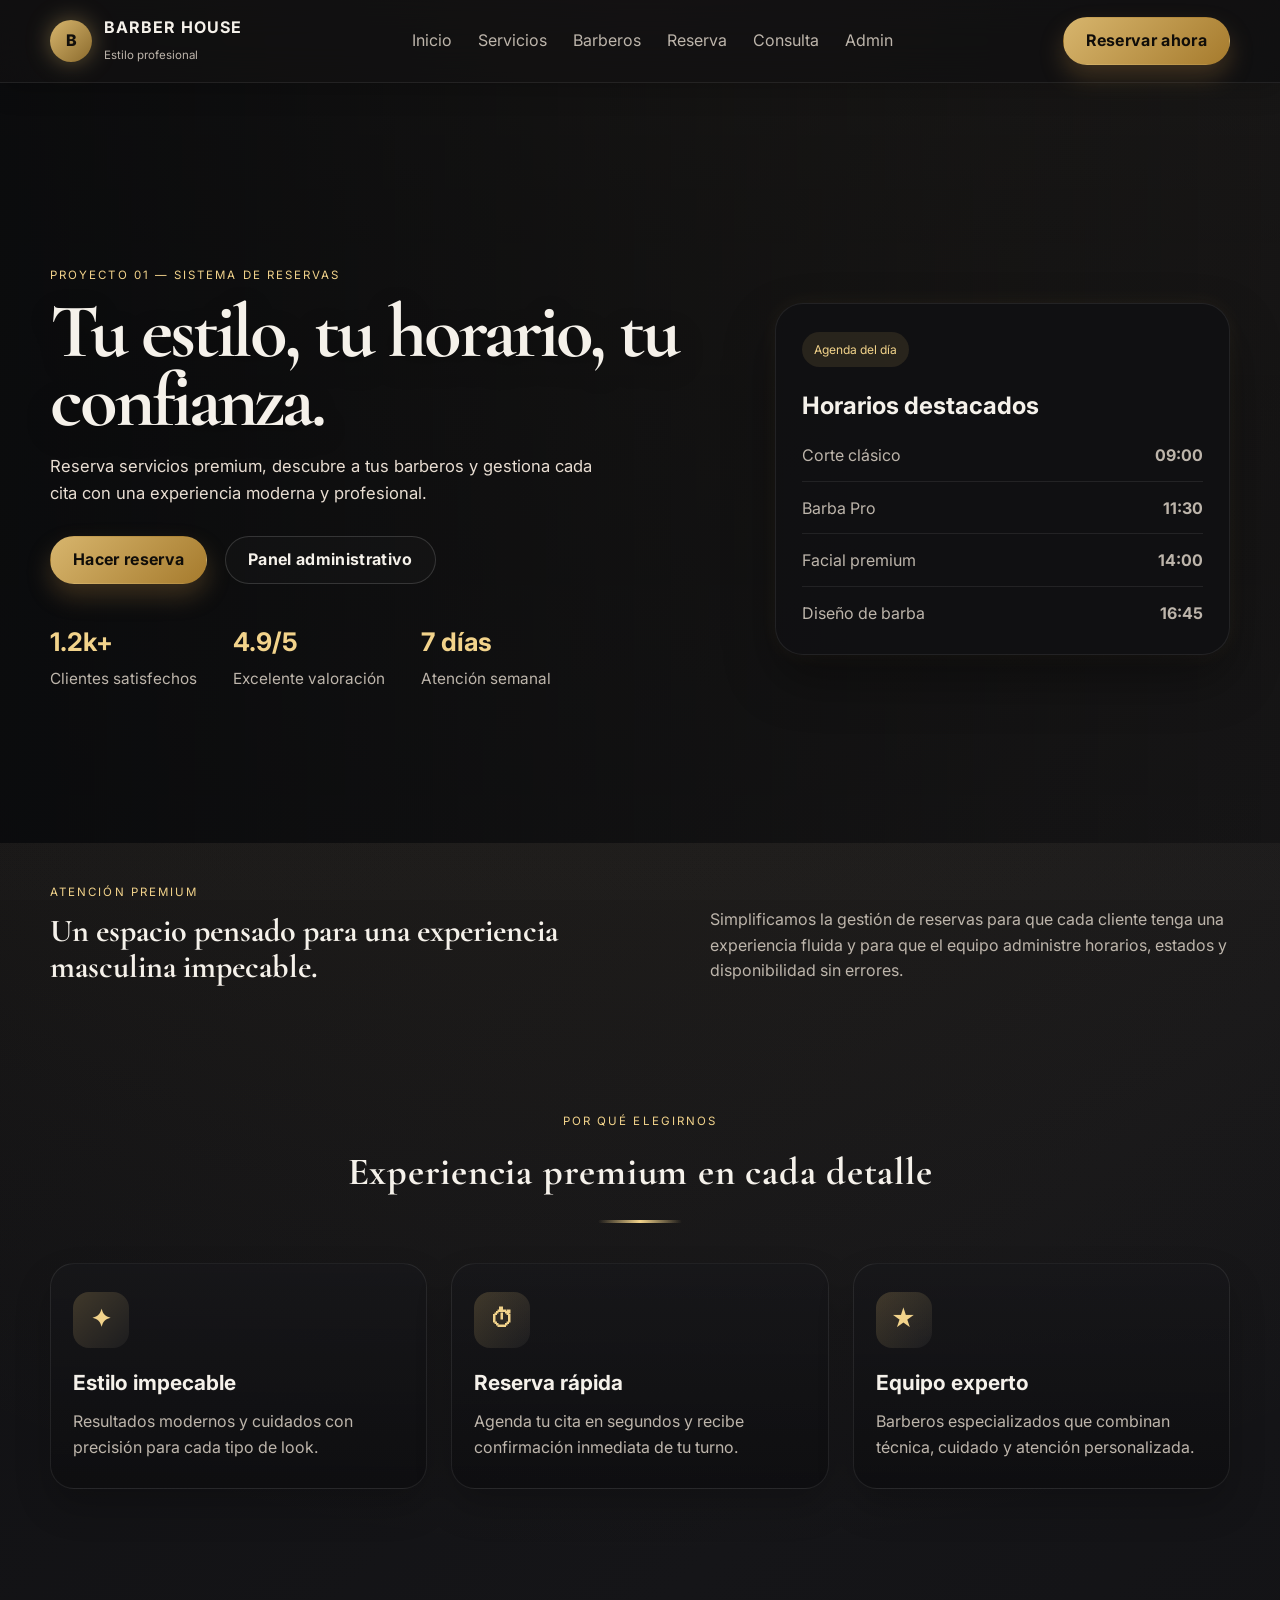
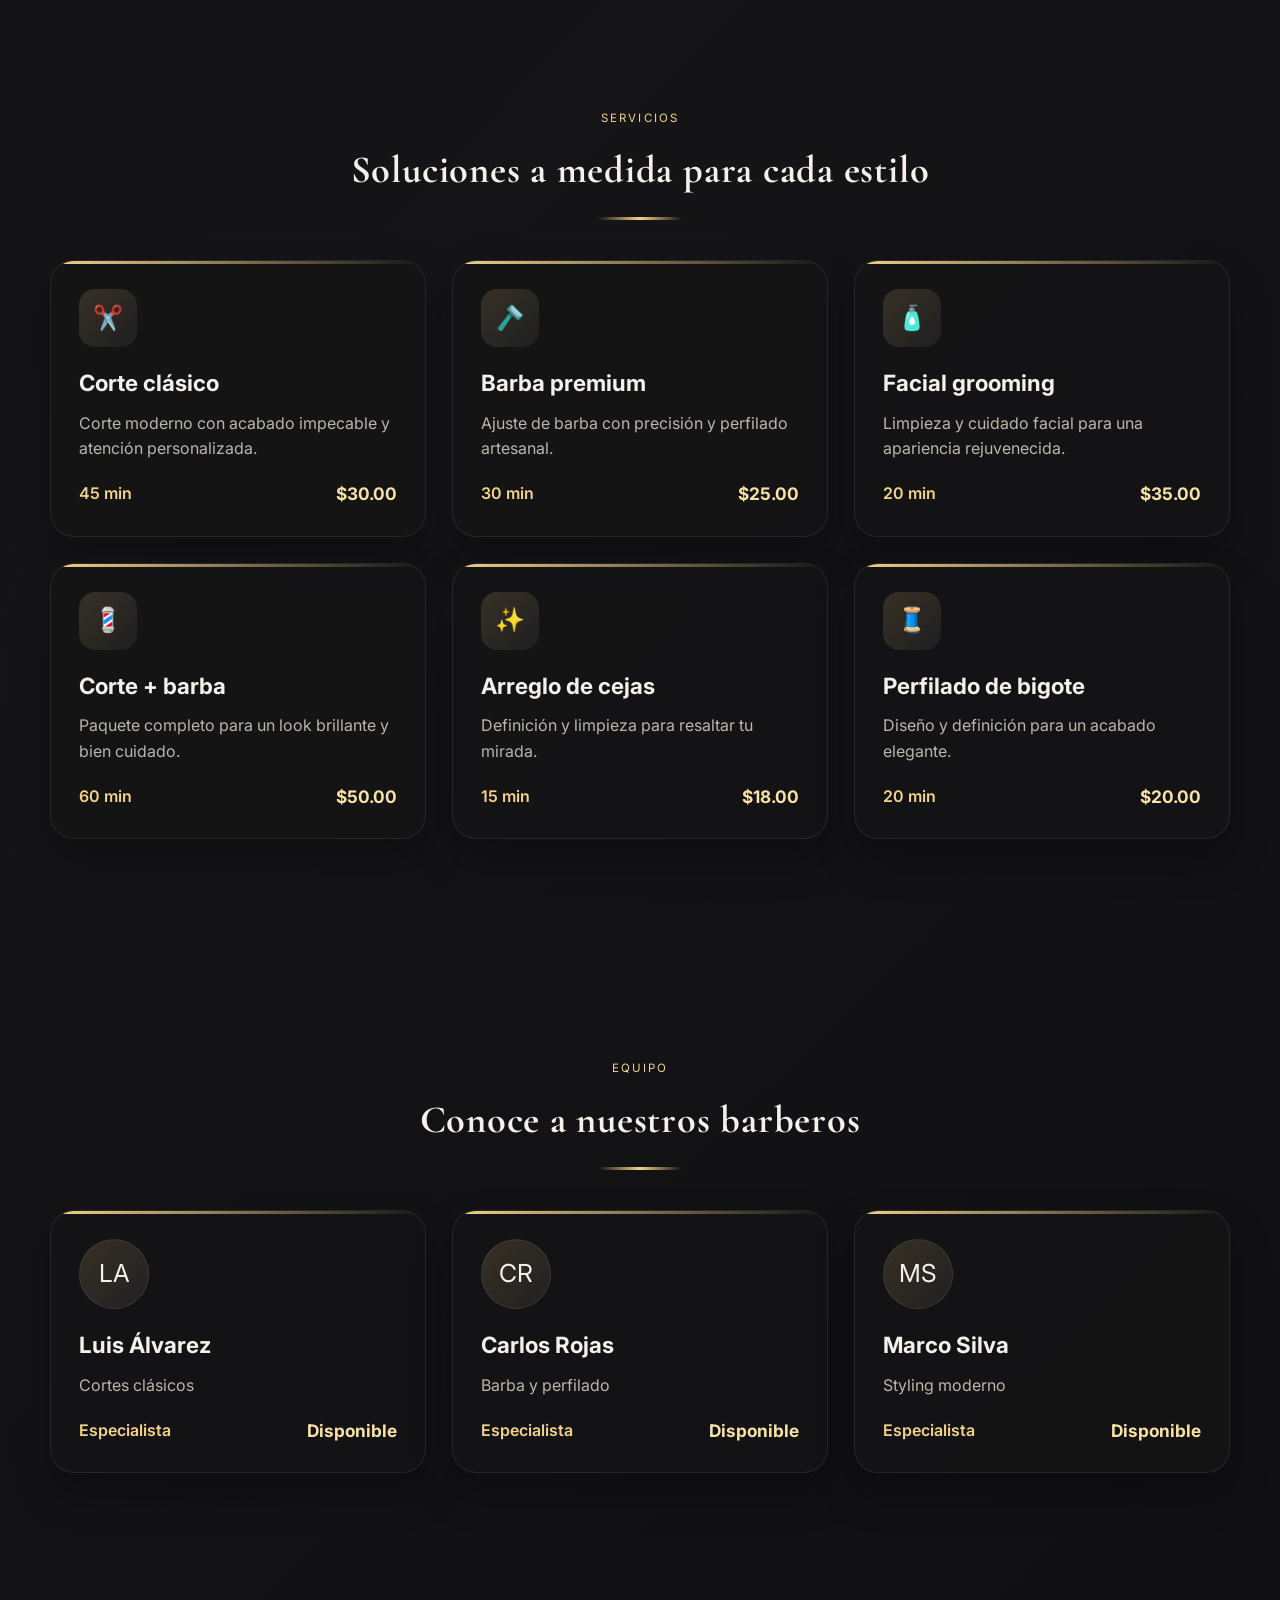
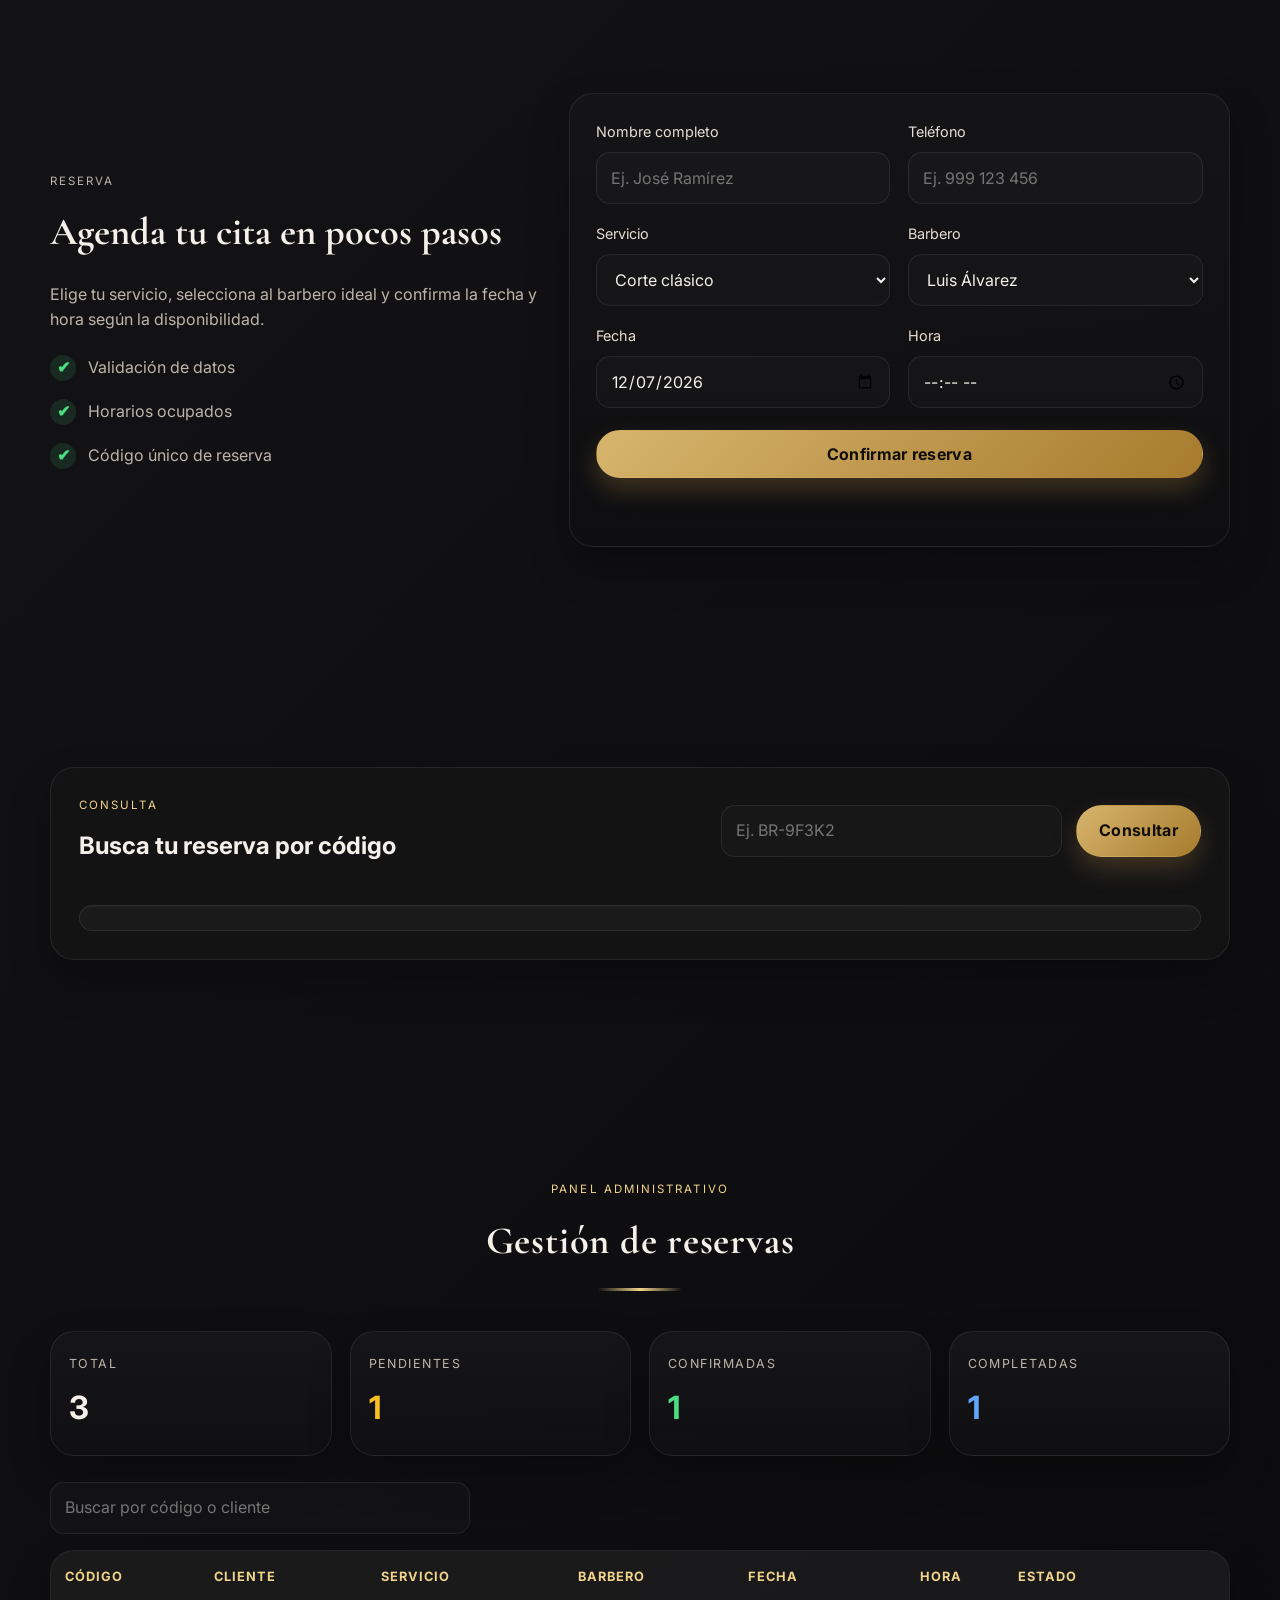
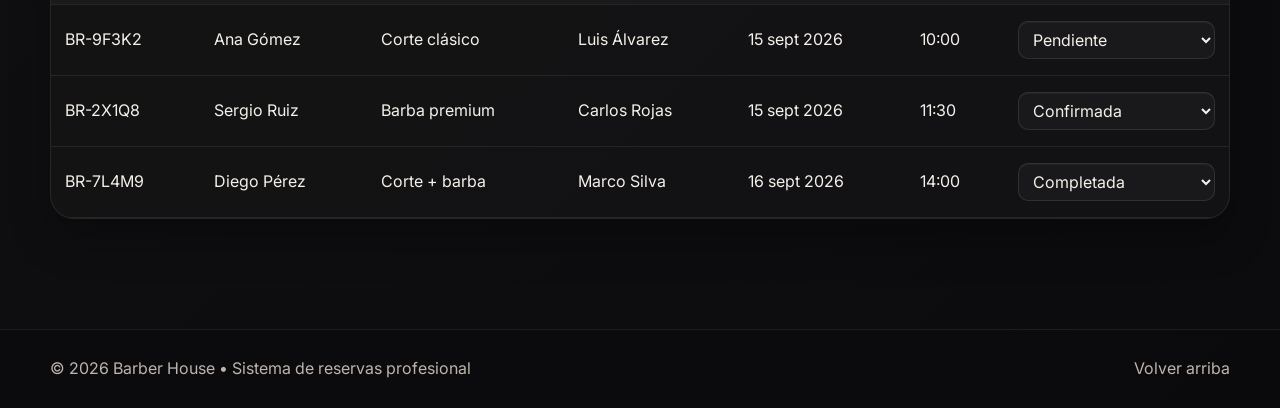
==== actividadaa1.html @ 2ed8d309 "Create Barber House reservation system Co-authored-by: Copilot <223556219+Copilot@users.noreply.gith" ====
<!DOCTYPE html>
<html lang="es">

<head>
    <meta charset="UTF-8" />
    <meta name="viewport" content="width=device-width, initial-scale=1.0" />
    <title>Barber House | Sistema de reservas</title>
    <meta name="description" content="Sistema de reservas para barbería con servicios, barberos y gestión de citas." />
    <link rel="preconnect" href="https://fonts.googleapis.com" />
    <link rel="preconnect" href="https://fonts.gstatic.com" crossorigin />
    <link
        href="https://fonts.googleapis.com/css2?family=Cormorant+Garamond:wght@500;600;700&family=Inter:wght@400;500;600;700;800&display=swap"
        rel="stylesheet" />
    <link rel="stylesheet" href="CSS/actividadaa1.css" />
</head>

<body>
    <header class="topbar">
        <div class="container nav-wrap">
            <div class="brand">
                <span class="brand-mark">B</span>
                <div>
                    <p class="brand-name">Barber House</p>
                    <span class="brand-subtitle">Estilo profesional</span>
                </div>
            </div>

            <nav class="main-nav" aria-label="Navegación principal">
                <a href="#inicio">Inicio</a>
                <a href="#servicios">Servicios</a>
                <a href="#barberos">Barberos</a>
                <a href="#reserva">Reserva</a>
                <a href="#consulta">Consulta</a>
                <a href="#administracion">Admin</a>
            </nav>

            <a class="btn btn-primary" href="#reserva">Reservar ahora</a>
        </div>
    </header>

    <main>
        <section id="inicio" class="hero">
            <div class="hero-overlay"></div>
            <div class="container hero-content reveal">
                <div class="hero-text">
                    <p class="eyebrow">Proyecto 01 — Sistema de reservas</p>
                    <h1>Tu estilo, tu horario, tu confianza.</h1>
                    <p class="hero-copy">
                        Reserva servicios premium, descubre a tus barberos y gestiona cada cita con
                        una experiencia moderna y profesional.
                    </p>
                    <div class="hero-actions">
                        <a href="#reserva" class="btn btn-primary">Hacer reserva</a>
                        <a href="#administracion" class="btn btn-secondary">Panel administrativo</a>
                    </div>

                    <div class="hero-stats">
                        <div>
                            <strong>1.2k+</strong>
                            <span>Clientes satisfechos</span>
                        </div>
                        <div>
                            <strong>4.9/5</strong>
                            <span>Excelente valoración</span>
                        </div>
                        <div>
                            <strong>7 días</strong>
                            <span>Atención semanal</span>
                        </div>
                    </div>
                </div>

                <div class="hero-card reveal">
                    <div class="card-badge">Agenda del día</div>
                    <h3>Horarios destacados</h3>
                    <ul>
                        <li><span>Corte clásico</span><strong>09:00</strong></li>
                        <li><span>Barba Pro</span><strong>11:30</strong></li>
                        <li><span>Facial premium</span><strong>14:00</strong></li>
                        <li><span>Diseño de barba</span><strong>16:45</strong></li>
                    </ul>
                </div>
            </div>
        </section>

        <section class="section intro-strip">
            <div class="container strip-grid reveal">
                <div>
                    <p class="small-label">Atención premium</p>
                    <h2>Un espacio pensado para una experiencia masculina impecable.</h2>
                </div>
                <p>
                    Simplificamos la gestión de reservas para que cada cliente tenga una experiencia
                    fluida y para que el equipo administre horarios, estados y disponibilidad sin errores.
                </p>
            </div>
        </section>

        <section class="section benefits">
            <div class="container">
                <div class="section-header reveal">
                    <p class="small-label">Por qué elegirnos</p>
                    <h2>Experiencia premium en cada detalle</h2>
                </div>

                <div class="benefits-grid reveal">
                    <article class="benefit-card">
                        <div class="benefit-icon">✦</div>
                        <h3>Estilo impecable</h3>
                        <p>Resultados modernos y cuidados con precisión para cada tipo de look.</p>
                    </article>
                    <article class="benefit-card">
                        <div class="benefit-icon">⏱</div>
                        <h3>Reserva rápida</h3>
                        <p>Agenda tu cita en segundos y recibe confirmación inmediata de tu turno.</p>
                    </article>
                    <article class="benefit-card">
                        <div class="benefit-icon">★</div>
                        <h3>Equipo experto</h3>
                        <p>Barberos especializados que combinan técnica, cuidado y atención personalizada.</p>
                    </article>
                </div>
            </div>
        </section>

        <section id="servicios" class="section services">
            <div class="container">
                <div class="section-header reveal">
                    <p class="small-label">Servicios</p>
                    <h2>Soluciones a medida para cada estilo</h2>
                </div>

                <div id="services-list" class="services-grid"></div>
            </div>
        </section>

        <section id="barberos" class="section barbers">
            <div class="container">
                <div class="section-header reveal">
                    <p class="small-label">Equipo</p>
                    <h2>Conoce a nuestros barberos</h2>
                </div>

                <div id="barbers-list" class="barbers-grid"></div>
            </div>
        </section>

        <section id="reserva" class="section booking">
            <div class="container booking-layout">
                <div class="booking-copy reveal">
                    <p class="small-label">Reserva</p>
                    <h2>Agenda tu cita en pocos pasos</h2>
                    <p>
                        Elige tu servicio, selecciona al barbero ideal y confirma la fecha y hora según la
                        disponibilidad.
                    </p>
                    <div class="feature-list">
                        <div>
                            <span>✔</span>
                            <p>Validación de datos</p>
                        </div>
                        <div>
                            <span>✔</span>
                            <p>Horarios ocupados</p>
                        </div>
                        <div>
                            <span>✔</span>
                            <p>Código único de reserva</p>
                        </div>
                    </div>
                </div>

                <div class="booking-card reveal">
                    <form id="reservation-form">
                        <div class="form-grid">
                            <label>
                                <span>Nombre completo</span>
                                <input type="text" id="cliente" name="cliente" placeholder="Ej. José Ramírez"
                                    autocomplete="name" minlength="3" maxlength="80"
                                    required />
                            </label>

                            <label>
                                <span>Teléfono</span>
                                <input type="tel" id="telefono" name="telefono" placeholder="Ej. 999 123 456"
                                    autocomplete="tel" inputmode="tel" maxlength="20"
                                    required />
                            </label>

                            <label>
                                <span>Servicio</span>
                                <select id="servicio" name="servicio" required></select>
                            </label>

                            <label>
                                <span>Barbero</span>
                                <select id="barbero" name="barbero" required></select>
                            </label>

                            <label>
                                <span>Fecha</span>
                                <input type="date" id="fecha" name="fecha" required />
                            </label>

                            <label>
                                <span>Hora</span>
                                <input type="time" id="hora" name="hora" required min="09:00" max="19:00" step="1800" />
                            </label>
                        </div>

                        <button type="submit" class="btn btn-primary full">Confirmar reserva</button>
                        <div id="reservation-message" class="form-message" aria-live="polite"></div>
                    </form>
                </div>
            </div>
        </section>

        <section id="consulta" class="section consultation">
            <div class="container consultation-box reveal">
                <div>
                    <p class="small-label">Consulta</p>
                    <h2>Busca tu reserva por código</h2>
                </div>

                <form id="search-form" class="search-form">
                    <input type="text" id="search-code" placeholder="Ej. BR-9F3K2" maxlength="8"
                        aria-label="Código de reserva" autocomplete="off" />
                    <button type="submit" class="btn btn-primary">Consultar</button>
                </form>

                <div id="search-result" class="search-result"></div>
            </div>
        </section>

        <section id="administracion" class="section admin">
            <div class="container">
                <div class="section-header reveal">
                    <p class="small-label">Panel administrativo</p>
                    <h2>Gestión de reservas</h2>
                </div>

                <div class="admin-summary reveal">
                    <div class="summary-card">
                        <span>Total</span>
                        <strong id="summary-total">0</strong>
                    </div>
                    <div class="summary-card warning">
                        <span>Pendientes</span>
                        <strong id="summary-pending">0</strong>
                    </div>
                    <div class="summary-card success">
                        <span>Confirmadas</span>
                        <strong id="summary-confirmed">0</strong>
                    </div>
                    <div class="summary-card info">
                        <span>Completadas</span>
                        <strong id="summary-completed">0</strong>
                    </div>
                </div>

                <div class="table-toolbar reveal">
                    <input type="search" id="admin-search" placeholder="Buscar por código o cliente"
                        aria-label="Buscar reservas" />
                </div>

                <div class="table-wrap reveal">
                    <table>
                        <thead>
                            <tr>
                                <th>Código</th>
                                <th>Cliente</th>
                                <th>Servicio</th>
                                <th>Barbero</th>
                                <th>Fecha</th>
                                <th>Hora</th>
                                <th>Estado</th>
                            </tr>
                        </thead>
                        <tbody id="reservations-table"></tbody>
                    </table>
                </div>
            </div>
        </section>
    </main>

    <footer class="site-footer">
        <div class="container footer-inner">
            <p>© 2026 Barber House • Sistema de reservas profesional</p>
            <a href="#inicio">Volver arriba</a>
        </div>
    </footer>

    <script src="barber.js"></script>
</body>

</html>
---- CSS/actividadaa1.css ----
:root {
    --bg-dark: #0f0f10;
    --bg-soft: #1a1a1d;
    --panel: rgba(22, 22, 24, 0.8);
    --panel-strong: #1c1c1f;
    --card: #141417;
    --line: rgba(255, 255, 255, 0.08);
    --gold: #d7b56d;
    --gold-soft: #f2d38b;
    --text: #f5f1ea;
    --muted: #bdb5ab;
    --success: #4ade80;
    --warning: #fbbf24;
    --danger: #f87171;
    --info: #60a5fa;
    --shadow: 0 20px 40px rgba(0, 0, 0, 0.38);
}

* {
    box-sizing: border-box;
    margin: 0;
    padding: 0;
}

html {
    scroll-behavior: smooth;
}

body {
    position: relative;
    font-family: "Inter", sans-serif;
    background:
        radial-gradient(circle at top, rgba(215, 181, 109, 0.12), transparent 30%),
        linear-gradient(135deg, #0e0e10, #151518 35%, #0b0b0d 100%);
    color: var(--text);
    line-height: 1.6;
}

body::before {
    content: "";
    position: fixed;
    inset: 0;
    pointer-events: none;
    background: linear-gradient(180deg, rgba(255,255,255,0.02), transparent 30%, rgba(255,255,255,0.01));
}

img {
    max-width: 100%;
    display: block;
}

a {
    color: inherit;
    text-decoration: none;
}

button:focus-visible,
a:focus-visible,
input:focus-visible,
select:focus-visible {
    outline: 3px solid var(--gold-soft);
    outline-offset: 3px;
}

button,
input,
select {
    font: inherit;
}

.container {
    width: min(1180px, calc(100% - 32px));
    margin: 0 auto;
}

.section {
    padding: 110px 0;
}

.small-label,
.eyebrow {
    font-size: 0.72rem;
    letter-spacing: 0.18em;
    text-transform: uppercase;
    color: var(--gold-soft);
    margin-bottom: 12px;
}

.section-header {
    margin-bottom: 40px;
    text-align: center;
}

.section-header::after {
    content: "";
    display: block;
    width: 84px;
    height: 3px;
    margin: 16px auto 0;
    border-radius: 999px;
    background: linear-gradient(90deg, transparent, var(--gold-soft), transparent);
}

.section-header h2 {
    font-size: clamp(2rem, 3vw, 3rem);
    font-family: "Cormorant Garamond", serif;
    color: var(--text);
    letter-spacing: 0.02em;
}

.topbar {
    position: sticky;
    top: 0;
    z-index: 50;
    backdrop-filter: blur(18px);
    background: rgba(11, 11, 13, 0.72);
    border-bottom: 1px solid var(--line);
    box-shadow: 0 8px 24px rgba(0, 0, 0, 0.18);
}

.nav-wrap {
    display: flex;
    align-items: center;
    justify-content: space-between;
    gap: 24px;
    min-height: 82px;
}

.brand {
    display: flex;
    align-items: center;
    gap: 12px;
}

.brand-mark {
    display: inline-flex;
    align-items: center;
    justify-content: center;
    width: 42px;
    height: 42px;
    border-radius: 50%;
    background: linear-gradient(135deg, var(--gold), #8b6b2d);
    color: #120f0b;
    font-weight: 800;
    box-shadow: 0 0 24px rgba(215, 181, 109, 0.42);
}

.brand-name {
    font-weight: 700;
    letter-spacing: 0.06em;
    text-transform: uppercase;
}

.brand-subtitle {
    font-size: 0.72rem;
    color: var(--muted);
}

.main-nav {
    display: flex;
    align-items: center;
    gap: 26px;
    color: var(--muted);
}

.main-nav a {
    transition: color 0.25s ease;
}

.main-nav a:hover {
    color: var(--gold-soft);
}

.btn {
    display: inline-flex;
    align-items: center;
    justify-content: center;
    min-height: 48px;
    padding: 0 22px;
    border: 1px solid transparent;
    border-radius: 999px;
    cursor: pointer;
    font-weight: 700;
    letter-spacing: 0.02em;
    transition: transform 0.25s ease, box-shadow 0.25s ease, border-color 0.25s ease, filter 0.25s ease;
}

.btn:hover {
    transform: translateY(-2px);
    filter: brightness(1.05);
}

.btn-primary {
    background: linear-gradient(135deg, var(--gold), #a67b2d);
    color: #100d09;
    box-shadow: 0 12px 24px rgba(182, 136, 67, 0.28);
}

.btn-secondary {
    border-color: rgba(255, 255, 255, 0.15);
    background: rgba(255, 255, 255, 0.02);
    color: var(--text);
}

.full {
    width: 100%;
}

.hero {
    position: relative;
    min-height: 760px;
    display: flex;
    align-items: center;
    background-image:
        url("https://images.unsplash.com/photo-1517832606299-7ae9b720a186?auto=format&fit=crop&w=1600&q=80");
    background-size: cover;
    background-position: center;
}

.hero-overlay {
    position: absolute;
    inset: 0;
    background: linear-gradient(90deg, rgba(9, 10, 12, 0.88), rgba(12, 12, 14, 0.48));
}

.hero-content {
    position: relative;
    z-index: 1;
    display: grid;
    grid-template-columns: 1.2fr 0.8fr;
    gap: 42px;
    align-items: center;
    padding: 80px 0 48px;
}

.hero-text h1 {
    font-family: "Cormorant Garamond", serif;
    font-size: clamp(3.2rem, 6vw, 6rem);
    line-height: 0.9;
    letter-spacing: -0.04em;
    max-width: 640px;
    text-shadow: 0 8px 28px rgba(0, 0, 0, 0.32);
}

.hero-copy {
    max-width: 560px;
    margin: 18px 0 30px;
    color: #e8ddd2;
    font-size: 1.04rem;
}

.hero-actions {
    display: flex;
    align-items: center;
    gap: 18px;
    flex-wrap: wrap;
}

.hero-stats {
    display: flex;
    gap: 36px;
    flex-wrap: wrap;
    margin-top: 38px;
}

.hero-stats div {
    display: flex;
    flex-direction: column;
    gap: 4px;
}

.hero-stats strong {
    font-size: 1.6rem;
    color: var(--gold-soft);
}

.hero-stats span {
    color: var(--muted);
    font-size: 0.96rem;
}

.hero-card {
    background: rgba(16, 16, 18, 0.78);
    border: 1px solid rgba(255, 255, 255, 0.08);
    border-radius: 28px;
    padding: 28px 26px;
    box-shadow: 0 24px 50px rgba(0, 0, 0, 0.35), 0 0 20px rgba(215, 181, 109, 0.08);
    backdrop-filter: blur(8px);
}

.card-badge {
    display: inline-block;
    padding: 8px 12px;
    border-radius: 999px;
    background: rgba(215, 181, 109, 0.12);
    color: var(--gold-soft);
    font-size: 0.75rem;
    margin-bottom: 20px;
}

.hero-card h3 {
    margin-bottom: 18px;
    font-size: 1.5rem;
}

.hero-card ul {
    list-style: none;
    display: grid;
    gap: 14px;
}

.hero-card li {
    display: flex;
    align-items: center;
    justify-content: space-between;
    padding-bottom: 12px;
    border-bottom: 1px solid var(--line);
    color: var(--muted);
}

.hero-card li:last-child {
    border-bottom: none;
    padding-bottom: 0;
}

.intro-strip {
    padding-top: 40px;
    padding-bottom: 18px;
}

.strip-grid {
    display: grid;
    grid-template-columns: 1.1fr 0.9fr;
    gap: 24px;
    align-items: end;
}

.strip-grid h2 {
    font-size: clamp(2rem, 2.3vw, 2.8rem);
    line-height: 1.1;
    font-family: "Cormorant Garamond", serif;
}

.strip-grid p:last-child {
    color: var(--muted);
}

.benefits-grid {
    display: grid;
    grid-template-columns: repeat(3, minmax(0, 1fr));
    gap: 24px;
}

.benefit-card {
    background: linear-gradient(180deg, rgba(23, 23, 26, 0.78), rgba(14, 14, 16, 0.92));
    border: 1px solid var(--line);
    border-radius: 24px;
    padding: 28px 22px;
    box-shadow: 0 18px 36px rgba(0, 0, 0, 0.2);
    transition: transform 0.28s ease, border-color 0.28s ease;
}

.benefit-card:hover {
    transform: translateY(-8px);
    border-color: rgba(215, 181, 109, 0.45);
}

.benefit-icon {
    width: 56px;
    height: 56px;
    display: grid;
    place-items: center;
    border-radius: 16px;
    margin-bottom: 18px;
    background: linear-gradient(135deg, rgba(215, 181, 109, 0.22), rgba(255, 255, 255, 0.04));
    color: var(--gold-soft);
    font-size: 1.5rem;
    font-weight: 700;
}

.benefit-card h3 {
    margin-bottom: 10px;
    font-size: 1.3rem;
}

.benefit-card p {
    color: var(--muted);
}

.services-grid,
.barbers-grid {
    display: grid;
    grid-template-columns: repeat(3, minmax(0, 1fr));
    gap: 26px;
}

.service-card,
.barber-card,
.summary-card,
.booking-card,
.consultation-box,
.table-wrap {
    background: rgba(20, 20, 22, 0.85);
    border: 1px solid var(--line);
    border-radius: 24px;
    box-shadow: 0 20px 40px rgba(0, 0, 0, 0.28);
}

.service-card,
.barber-card {
    position: relative;
    overflow: hidden;
    padding: 28px;
    transition: transform 0.28s ease, border-color 0.28s ease, box-shadow 0.28s ease;
}

.service-card::before,
.barber-card::before {
    content: "";
    position: absolute;
    inset: 0 auto auto 0;
    width: 100%;
    height: 3px;
    background: linear-gradient(90deg, var(--gold-soft), transparent);
}

.service-card:hover,
.barber-card:hover {
    transform: translateY(-8px);
    border-color: rgba(215, 181, 109, 0.45);
    box-shadow: 0 24px 46px rgba(0, 0, 0, 0.46);
}

.service-icon {
    width: 58px;
    height: 58px;
    display: grid;
    place-items: center;
    border-radius: 16px;
    background: linear-gradient(135deg, rgba(215, 181, 109, 0.18), rgba(255, 255, 255, 0.05));
    font-size: 1.5rem;
    margin-bottom: 18px;
}

.service-card h3,
.barber-card h3 {
    margin-bottom: 10px;
    font-size: 1.4rem;
}

.service-card p,
.barber-card p {
    color: var(--muted);
    margin-bottom: 18px;
}

.card-meta {
    display: flex;
    justify-content: space-between;
    align-items: center;
    color: var(--gold-soft);
    gap: 12px;
    font-weight: 600;
}

.card-meta strong {
    font-size: 1.08rem;
    color: #f8e2a6;
}

.barber-card .avatar {
    width: 70px;
    height: 70px;
    border-radius: 50%;
    display: grid;
    place-items: center;
    background: linear-gradient(135deg, rgba(215, 181, 109, 0.18), rgba(255, 255, 255, 0.06));
    font-size: 1.55rem;
    margin-bottom: 18px;
    border: 1px solid rgba(255, 255, 255, 0.08);
}

.booking-layout {
    display: grid;
    grid-template-columns: 0.85fr 1.15fr;
    gap: 30px;
    align-items: center;
}

.booking-copy h2 {
    font-size: clamp(2.2rem, 3vw, 3rem);
    font-family: "Cormorant Garamond", serif;
    margin-bottom: 18px;
}

.booking-copy p {
    color: var(--muted);
}

.feature-list {
    display: grid;
    gap: 18px;
    margin-top: 22px;
}

.feature-list div {
    display: flex;
    align-items: center;
    gap: 12px;
    color: var(--text);
}

.feature-list span {
    width: 26px;
    height: 26px;
    border-radius: 50%;
    display: grid;
    place-items: center;
    background: rgba(74, 222, 128, 0.12);
    color: var(--success);
    font-weight: 700;
}

.booking-card {
    padding: 26px;
    background: linear-gradient(180deg, rgba(21, 21, 23, 0.92), rgba(15, 15, 17, 0.83));
}

.form-grid {
    display: grid;
    grid-template-columns: repeat(2, minmax(0, 1fr));
    gap: 18px;
}

label {
    display: flex;
    flex-direction: column;
    gap: 9px;
    color: #e8ddd2;
}

label span {
    font-size: 0.9rem;
}

input,
select {
    width: 100%;
    min-height: 52px;
    padding: 0 14px;
    border-radius: 14px;
    border: 1px solid rgba(255, 255, 255, 0.08);
    background: rgba(255, 255, 255, 0.02);
    color: var(--text);
    outline: none;
    transition: border-color 0.25s ease, box-shadow 0.25s ease;
}

input:focus,
select:focus {
    border-color: rgba(215, 181, 109, 0.8);
    box-shadow: 0 0 0 3px rgba(215, 181, 109, 0.12);
}

select option {
    background: var(--panel-strong);
    color: var(--text);
}

#reservation-form .btn {
    margin-top: 22px;
}

.form-message,
.search-result {
    margin-top: 18px;
    min-height: 24px;
    font-weight: 600;
}

.form-message.success,
.search-result.success {
    color: var(--success);
}

.form-message.error,
.search-result.error {
    color: var(--danger);
}

.consultation-box {
    padding: 28px;
}

.consultation-box {
    display: flex;
    align-items: center;
    justify-content: space-between;
    gap: 22px;
    flex-wrap: wrap;
}

.search-form {
    display: flex;
    gap: 14px;
    flex: 1;
    max-width: 480px;
}

.search-form input {
    flex: 1;
}

.search-result {
    width: 100%;
    padding: 12px 14px;
    border-radius: 14px;
    background: rgba(255, 255, 255, 0.03);
    border: 1px solid var(--line);
    box-shadow: inset 0 1px 0 rgba(255,255,255,0.04);
}

.admin-summary {
    display: grid;
    grid-template-columns: repeat(4, minmax(0, 1fr));
    gap: 18px;
    margin-bottom: 26px;
}

.summary-card {
    padding: 22px 18px;
    background: linear-gradient(180deg, rgba(23, 23, 27, 0.9), rgba(16, 16, 18, 0.85));
}

.summary-card span {
    display: block;
    font-size: 0.78rem;
    text-transform: uppercase;
    letter-spacing: 0.12em;
    color: var(--muted);
    margin-bottom: 8px;
}

.summary-card strong {
    font-size: 2rem;
}

.summary-card.warning strong {
    color: var(--warning);
}

.summary-card.success strong {
    color: var(--success);
}

.summary-card.info strong {
    color: var(--info);
}

.table-toolbar {
    margin-bottom: 16px;
}

.table-toolbar input {
    max-width: 420px;
}

.table-wrap {
    overflow-x: auto;
}

table {
    width: 100%;
    border-collapse: collapse;
    min-width: 780px;
}

thead {
    background: rgba(255, 255, 255, 0.03);
}

th,
td {
    padding: 16px 14px;
    text-align: left;
    border-bottom: 1px solid var(--line);
}

th {
    color: var(--gold-soft);
    font-size: 0.8rem;
    letter-spacing: 0.08em;
    text-transform: uppercase;
}

td {
    color: var(--text);
}

.badge {
    display: inline-flex;
    align-items: center;
    justify-content: center;
    padding: 7px 10px;
    border-radius: 999px;
    font-size: 0.72rem;
    font-weight: 700;
    letter-spacing: 0.04em;
    text-transform: uppercase;
}

.badge.pending {
    background: rgba(251, 191, 36, 0.14);
    color: var(--warning);
}

.badge.confirmed {
    background: rgba(74, 222, 128, 0.14);
    color: var(--success);
}

.badge.completed {
    background: rgba(96, 165, 250, 0.14);
    color: var(--info);
}

.badge.cancelled {
    background: rgba(248, 113, 113, 0.14);
    color: var(--danger);
}

.status-select {
    min-height: 38px;
    padding: 0 10px;
    border-radius: 10px;
    background: rgba(255, 255, 255, 0.03);
    border: 1px solid rgba(255, 255, 255, 0.1);
    color: var(--text);
    box-shadow: inset 0 1px 0 rgba(255,255,255,0.04);
}

.site-footer {
    border-top: 1px solid var(--line);
    background: rgba(11, 11, 13, 0.7);
}

.footer-inner {
    min-height: 78px;
    display: flex;
    align-items: center;
    justify-content: space-between;
    gap: 16px;
    color: var(--muted);
}

.reveal {
    opacity: 0;
    transform: translateY(30px);
    animation: reveal 0.8s ease forwards;
}

@keyframes reveal {
    to {
        opacity: 1;
        transform: translateY(0);
    }
}

@media (max-width: 980px) {
    .main-nav {
        display: none;
    }

    .hero-content,
    .booking-layout,
    .strip-grid,
    .benefits-grid,
    .services-grid,
    .barbers-grid,
    .admin-summary {
        grid-template-columns: 1fr;
    }

    .hero {
        min-height: 660px;
    }

    .search-form {
        max-width: none;
        width: 100%;
    }
}

@media (max-width: 620px) {
    .section {
        padding: 80px 0;
    }

    .hero-actions,
    .consultation-box,
    .footer-inner {
        flex-direction: column;
        align-items: flex-start;
    }

    .form-grid {
        grid-template-columns: 1fr;
    }

    .btn {
        width: 100%;
    }

    .hero-stats {
        display: grid;
        grid-template-columns: 1fr;
        gap: 20px;
    }

    .search-form {
        flex-direction: column;
    }

    .search-form .btn {
        width: 100%;
    }

    .hero-card,
    .booking-card,
    .consultation-box {
        padding: 22px;
    }
}

@media (prefers-reduced-motion: reduce) {
    html {
        scroll-behavior: auto;
    }

    *,
    *::before,
    *::after {
        animation-duration: 0.01ms !important;
        animation-iteration-count: 1 !important;
        transition-duration: 0.01ms !important;
    }
}
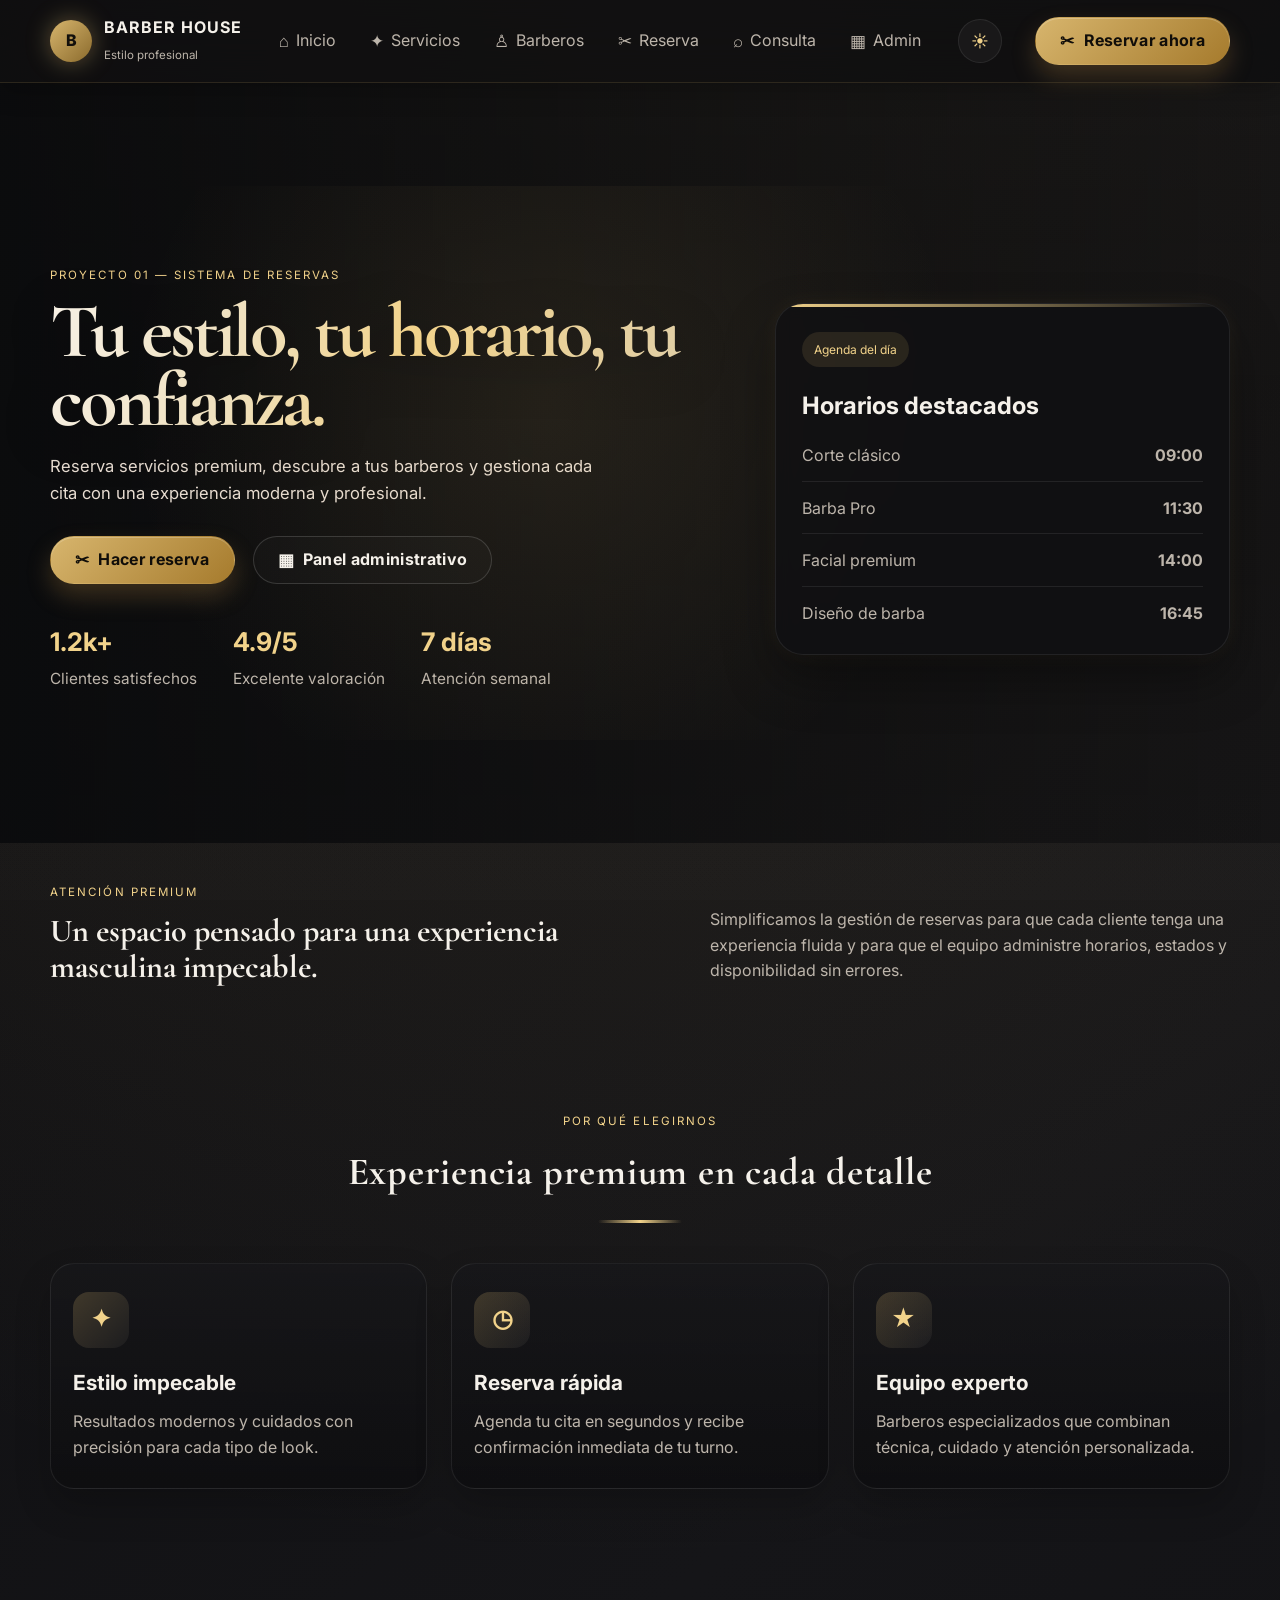
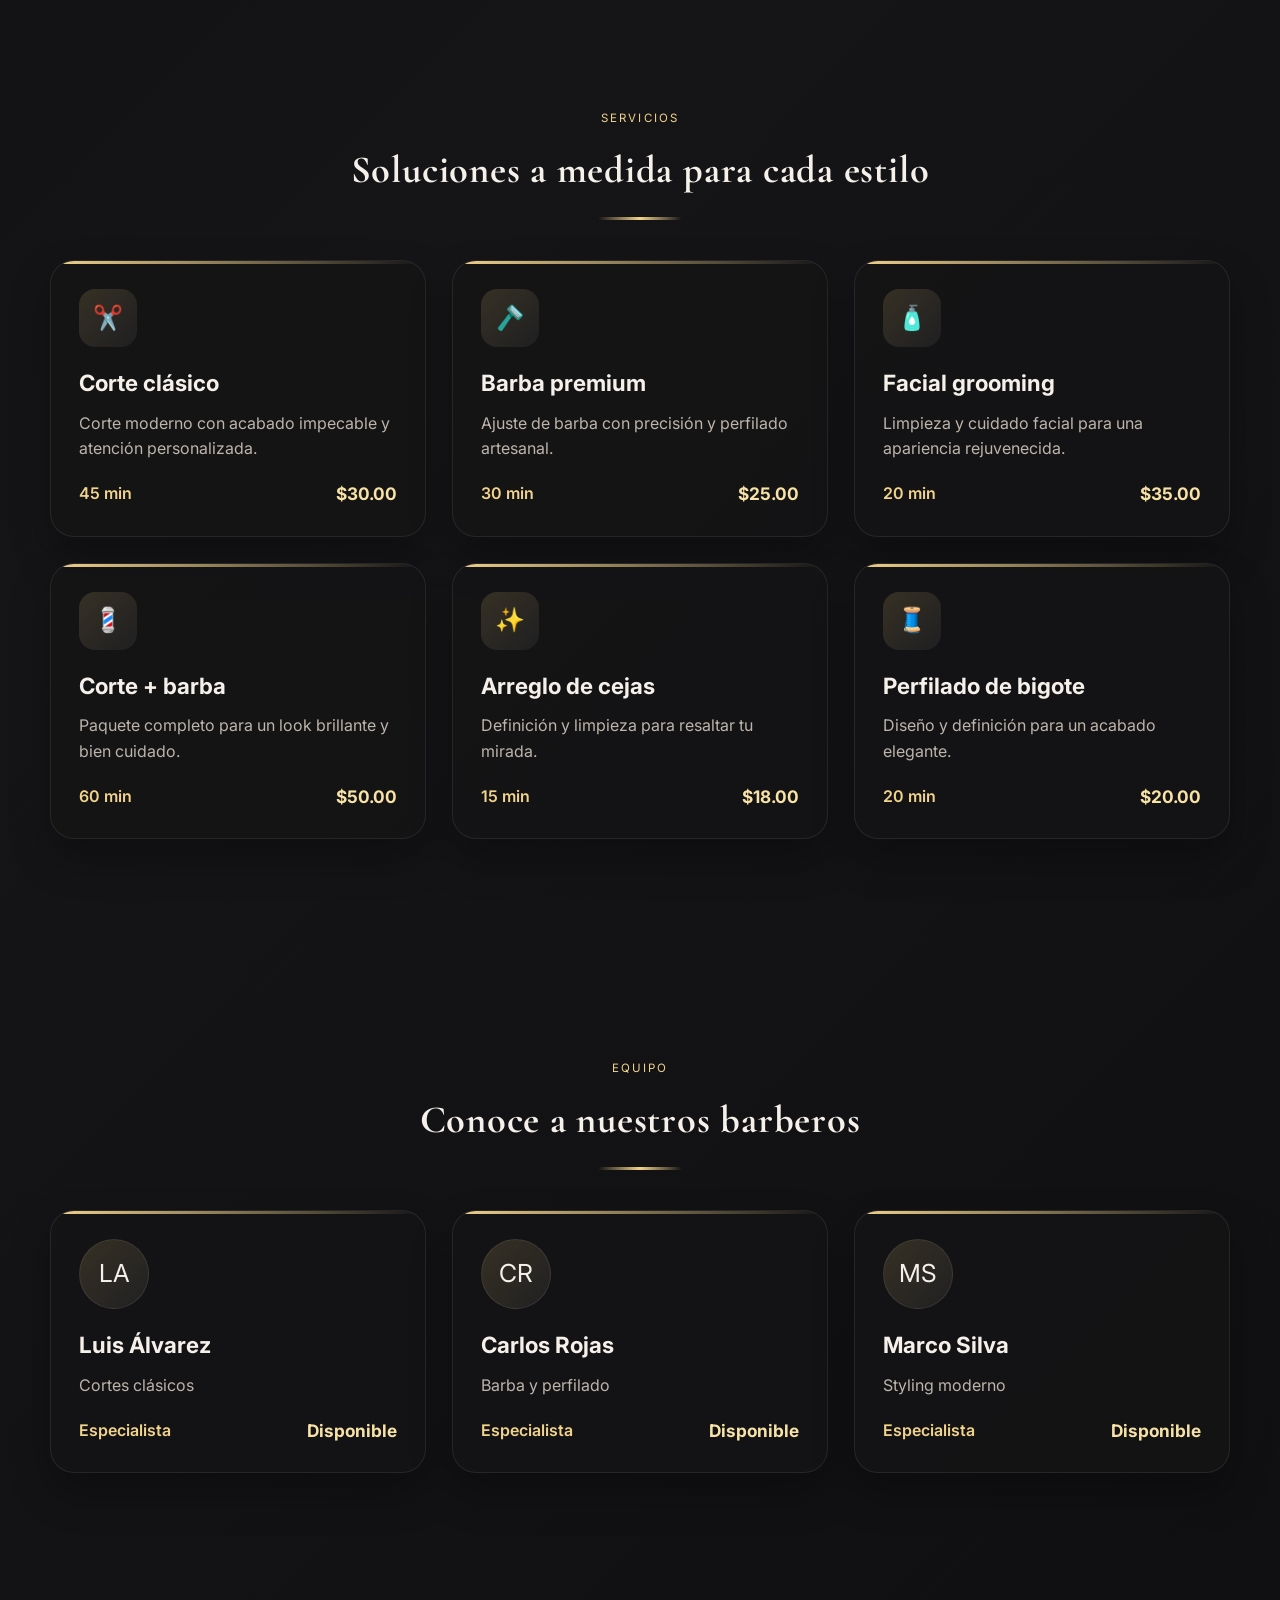
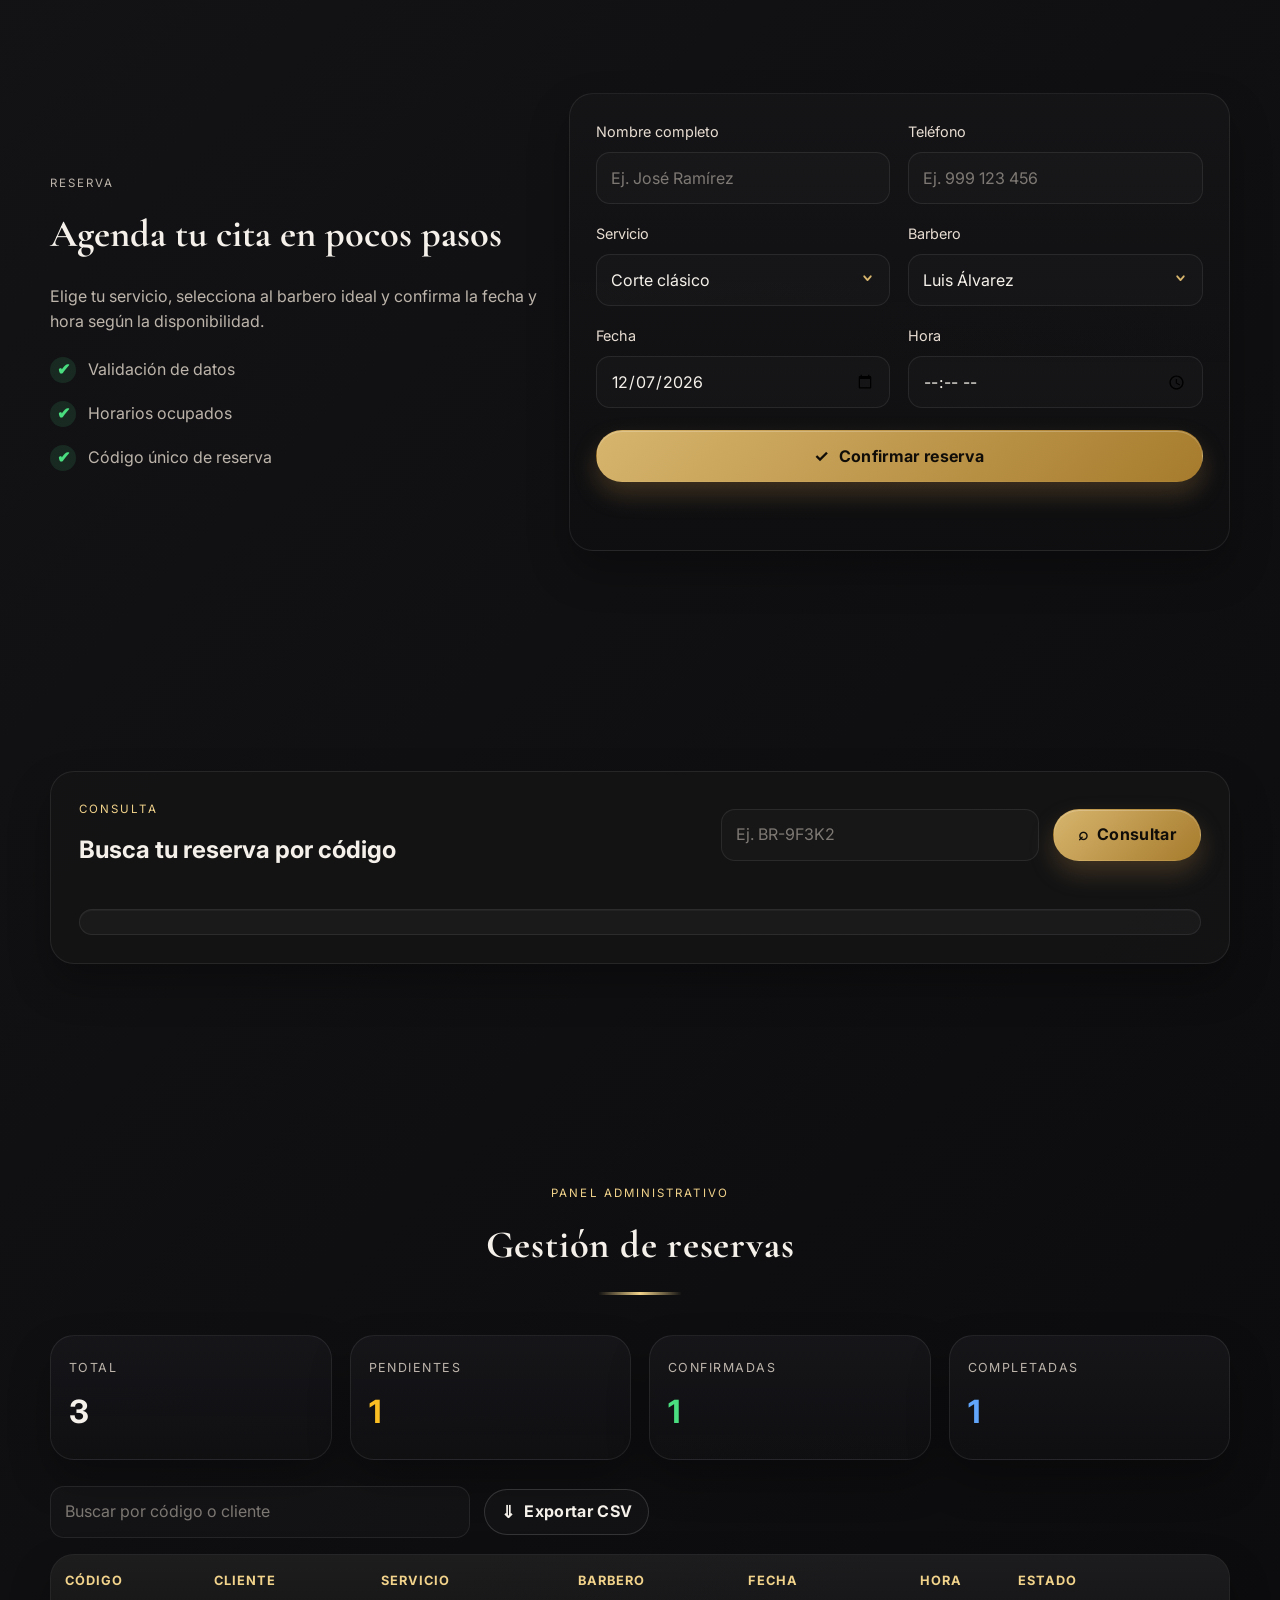
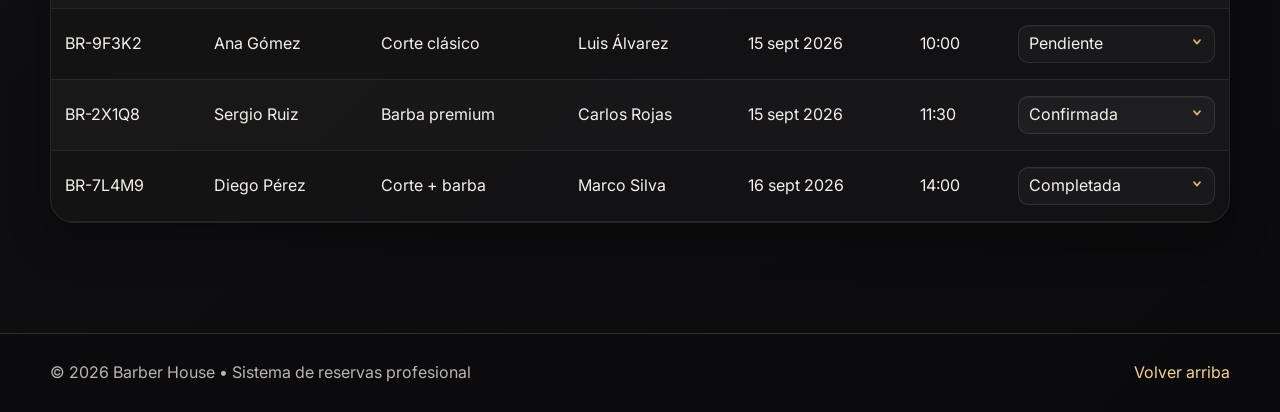
==== commit 01b595dc: "Enhance reservation interface and documentation Improve the booking experience, administration flow," ====
--- a/actividadaa1.html
+++ b/actividadaa1.html
@@ -12,6 +12,8 @@
         href="https://fonts.googleapis.com/css2?family=Cormorant+Garamond:wght@500;600;700&family=Inter:wght@400;500;600;700;800&display=swap"
         rel="stylesheet" />
     <link rel="stylesheet" href="CSS/actividadaa1.css" />
+    <meta name="theme-color" content="#0f0f10" />
+    <link rel="icon" href="data:image/svg+xml;charset=utf-8,%3Csvg%20xmlns='http://www.w3.org/2000/svg'%20viewBox='0%200%2032%2032'%3E%3Crect%20width='32'%20height='32'%20rx='7'%20fill='%230f0f10'/%3E%3Ccircle%20cx='16'%20cy='16'%20r='10'%20fill='%23d7b56d'/%3E%3Ctext%20x='16'%20y='21'%20font-size='15'%20text-anchor='middle'%20fill='%23100d09'%20font-family='Georgia,serif'%3EB%3C/text%3E%3C/svg%3E" />
 </head>
 
 <body>
@@ -25,16 +27,27 @@
                 </div>
             </div>
 
-            <nav class="main-nav" aria-label="Navegación principal">
-                <a href="#inicio">Inicio</a>
-                <a href="#servicios">Servicios</a>
-                <a href="#barberos">Barberos</a>
-                <a href="#reserva">Reserva</a>
-                <a href="#consulta">Consulta</a>
-                <a href="#administracion">Admin</a>
+            <nav id="main-navigation" class="main-nav" aria-label="Navegación principal">
+                <a href="#inicio"><span class="nav-icon" aria-hidden="true">⌂</span>Inicio</a>
+                <a href="#servicios"><span class="nav-icon" aria-hidden="true">✦</span>Servicios</a>
+                <a href="#barberos"><span class="nav-icon" aria-hidden="true">♙</span>Barberos</a>
+                <a href="#reserva"><span class="nav-icon" aria-hidden="true">✂</span>Reserva</a>
+                <a href="#consulta"><span class="nav-icon" aria-hidden="true">⌕</span>Consulta</a>
+                <a href="#administracion"><span class="nav-icon" aria-hidden="true">▦</span>Admin</a>
             </nav>
 
-            <a class="btn btn-primary" href="#reserva">Reservar ahora</a>
+            <button class="menu-toggle" type="button" aria-expanded="false" aria-controls="main-navigation">
+                <span class="menu-icon" aria-hidden="true"><span></span><span></span><span></span></span>
+                <span class="menu-label">Menú</span>
+            </button>
+
+            <button class="theme-toggle" id="theme-toggle" type="button" aria-pressed="false"
+                aria-label="Cambiar a modo claro">☀</button>
+
+            <a class="btn btn-primary" href="#reserva">
+                <span class="btn-icon" aria-hidden="true">✂</span>
+                <span>Reservar ahora</span>
+            </a>
         </div>
     </header>
 
@@ -50,8 +63,8 @@
                         una experiencia moderna y profesional.
                     </p>
                     <div class="hero-actions">
-                        <a href="#reserva" class="btn btn-primary">Hacer reserva</a>
-                        <a href="#administracion" class="btn btn-secondary">Panel administrativo</a>
+                        <a href="#reserva" class="btn btn-primary"><span class="btn-icon" aria-hidden="true">✂</span><span>Hacer reserva</span></a>
+                        <a href="#administracion" class="btn btn-secondary"><span class="btn-icon" aria-hidden="true">▦</span><span>Panel administrativo</span></a>
                     </div>
 
                     <div class="hero-stats">
@@ -105,17 +118,17 @@
 
                 <div class="benefits-grid reveal">
                     <article class="benefit-card">
-                        <div class="benefit-icon">✦</div>
+                        <div class="benefit-icon" aria-hidden="true">✦</div>
                         <h3>Estilo impecable</h3>
                         <p>Resultados modernos y cuidados con precisión para cada tipo de look.</p>
                     </article>
                     <article class="benefit-card">
-                        <div class="benefit-icon">⏱</div>
+                        <div class="benefit-icon" aria-hidden="true">◷</div>
                         <h3>Reserva rápida</h3>
                         <p>Agenda tu cita en segundos y recibe confirmación inmediata de tu turno.</p>
                     </article>
                     <article class="benefit-card">
-                        <div class="benefit-icon">★</div>
+                        <div class="benefit-icon" aria-hidden="true">★</div>
                         <h3>Equipo experto</h3>
                         <p>Barberos especializados que combinan técnica, cuidado y atención personalizada.</p>
                     </article>
@@ -208,7 +221,10 @@
                             </label>
                         </div>
 
-                        <button type="submit" class="btn btn-primary full">Confirmar reserva</button>
+                        <button type="submit" class="btn btn-primary full">
+                            <span class="btn-icon" aria-hidden="true">✓</span>
+                            <span>Confirmar reserva</span>
+                        </button>
                         <div id="reservation-message" class="form-message" aria-live="polite"></div>
                     </form>
                 </div>
@@ -225,7 +241,10 @@
                 <form id="search-form" class="search-form">
                     <input type="text" id="search-code" placeholder="Ej. BR-9F3K2" maxlength="8"
                         aria-label="Código de reserva" autocomplete="off" />
-                    <button type="submit" class="btn btn-primary">Consultar</button>
+                    <button type="submit" class="btn btn-primary">
+                        <span class="btn-icon" aria-hidden="true">⌕</span>
+                        <span>Consultar</span>
+                    </button>
                 </form>
 
                 <div id="search-result" class="search-result"></div>
@@ -261,6 +280,10 @@
                 <div class="table-toolbar reveal">
                     <input type="search" id="admin-search" placeholder="Buscar por código o cliente"
                         aria-label="Buscar reservas" />
+                    <button type="button" id="export-csv" class="btn btn-secondary">
+                        <span class="btn-icon" aria-hidden="true">⇓</span>
+                        <span>Exportar CSV</span>
+                    </button>
                 </div>
 
                 <div class="table-wrap reveal">
@@ -290,6 +313,8 @@
         </div>
     </footer>
 
+    <button id="back-to-top" class="back-to-top" type="button" aria-label="Volver arriba">↑</button>
+
     <script src="barber.js"></script>
 </body>
 
--- a/CSS/actividadaa1.css
+++ b/CSS/actividadaa1.css
@@ -14,6 +14,7 @@
     --danger: #f87171;
     --info: #60a5fa;
     --shadow: 0 20px 40px rgba(0, 0, 0, 0.38);
+    --select-arrow: url("data:image/svg+xml;charset=utf-8,%3Csvg xmlns='http://www.w3.org/2000/svg' width='14' height='14' viewBox='0 0 14 14' fill='none' stroke='%23d7b56d' stroke-width='2' stroke-linecap='round' stroke-linejoin='round'%3E%3Cpath d='M3.5 2.5 L7 6.5 L10.5 2.5'/%3E%3C/svg%3E");
 }
 
 * {
@@ -22,8 +23,38 @@
     padding: 0;
 }
 
+::selection {
+    background: rgba(215, 181, 109, 0.32);
+    color: var(--text);
+}
+
+* {
+    scrollbar-width: thin;
+    scrollbar-color: rgba(215, 181, 109, 0.55) rgba(22, 22, 25, 0.85);
+}
+
+::-webkit-scrollbar {
+    width: 12px;
+    height: 12px;
+}
+
+::-webkit-scrollbar-track {
+    background: rgba(20, 20, 23, 0.85);
+}
+
+::-webkit-scrollbar-thumb {
+    background: linear-gradient(180deg, var(--gold), #a67b2d);
+    border-radius: 999px;
+    border: 3px solid rgba(20, 20, 23, 0.9);
+}
+
+::-webkit-scrollbar-thumb:hover {
+    background: linear-gradient(180deg, var(--gold-soft), var(--gold));
+}
+
 html {
     scroll-behavior: smooth;
+    scroll-padding-top: 92px;
 }
 
 body {
@@ -58,8 +89,8 @@
 a:focus-visible,
 input:focus-visible,
 select:focus-visible {
-    outline: 3px solid var(--gold-soft);
-    outline-offset: 3px;
+    outline: 2px solid var(--gold-soft);
+    outline-offset: 2px;
 }
 
 button,
@@ -75,6 +106,7 @@
 
 .section {
     padding: 110px 0;
+    scroll-margin-top: 84px;
 }
 
 .small-label,
@@ -112,10 +144,10 @@
     position: sticky;
     top: 0;
     z-index: 50;
-    backdrop-filter: blur(18px);
-    background: rgba(11, 11, 13, 0.72);
-    border-bottom: 1px solid var(--line);
-    box-shadow: 0 8px 24px rgba(0, 0, 0, 0.18);
+    backdrop-filter: blur(20px);
+    background: rgba(11, 11, 13, 0.78);
+    border-bottom: 1px solid rgba(215, 181, 109, 0.14);
+    box-shadow: 0 8px 24px rgba(0, 0, 0, 0.22);
 }
 
 .nav-wrap {
@@ -164,25 +196,178 @@
 }
 
 .main-nav a {
+    display: inline-flex;
+    align-items: center;
+    gap: 7px;
+    padding: 9px 4px;
+    min-height: 44px;
+    position: relative;
     transition: color 0.25s ease;
+}
+
+.nav-icon,
+.btn-icon {
+    display: inline-grid;
+    place-items: center;
+    line-height: 1;
+    font-size: 1.05em;
+    transition: transform 0.25s ease;
+}
+
+.main-nav a:hover .nav-icon,
+.main-nav a:focus-visible .nav-icon,
+.btn:hover .btn-icon {
+    transform: scale(1.2) rotate(-5deg) translateX(2px);
+}
+
+.menu-toggle {
+    display: none;
+    align-items: center;
+    gap: 9px;
+    border: 1px solid var(--line);
+    border-radius: 999px;
+    padding: 10px 16px;
+    background: rgba(255, 255, 255, 0.04);
+    color: var(--text);
+    cursor: pointer;
+    font-weight: 700;
+    -webkit-tap-highlight-color: transparent;
+    transition: border-color 0.25s ease, background 0.25s ease, color 0.25s ease, transform 0.2s ease;
+}
+
+.menu-toggle:hover {
+    border-color: rgba(215, 181, 109, 0.45);
+    background: rgba(215, 181, 109, 0.08);
+    color: var(--gold-soft);
+    transform: translateY(-1px);
+}
+
+.menu-toggle:active {
+    transform: translateY(0) scale(0.96);
+}
+
+.theme-toggle {
+    display: inline-flex;
+    align-items: center;
+    justify-content: center;
+    min-width: 44px;
+    height: 44px;
+    border: 1px solid var(--line);
+    border-radius: 999px;
+    background: rgba(255, 255, 255, 0.04);
+    color: var(--gold-soft);
+    cursor: pointer;
+    font-size: 1.05rem;
+    -webkit-tap-highlight-color: transparent;
+    transition: border-color 0.25s ease, background 0.25s ease, color 0.25s ease, transform 0.2s ease;
+}
+
+.theme-toggle:hover {
+    border-color: rgba(215, 181, 109, 0.45);
+    background: rgba(215, 181, 109, 0.08);
+    transform: translateY(-1px);
+}
+
+.theme-toggle:active {
+    transform: translateY(0) scale(0.94);
+}
+
+.menu-icon {
+    display: grid;
+    gap: 4px;
+    width: 19px;
+}
+
+.menu-icon span {
+    display: block;
+    height: 2px;
+    border-radius: 999px;
+    background: currentColor;
+    transition: transform 0.25s ease, opacity 0.25s ease;
+}
+
+.menu-toggle.is-open .menu-icon span:first-child {
+    transform: translateY(6px) rotate(45deg);
+}
+
+.menu-toggle.is-open .menu-icon span:nth-child(2) {
+    opacity: 0;
+}
+
+.menu-toggle.is-open .menu-icon span:last-child {
+    transform: translateY(-6px) rotate(-45deg);
 }
 
 .main-nav a:hover {
     color: var(--gold-soft);
 }
 
+.main-nav a::after {
+    content: "";
+    position: absolute;
+    left: 0;
+    right: 0;
+    bottom: 2px;
+    height: 2px;
+    border-radius: 999px;
+    background: var(--gold-soft);
+    transform: scaleX(0);
+    transform-origin: left;
+    transition: transform 0.25s ease;
+}
+
+.main-nav a:hover::after,
+.main-nav a:focus-visible::after {
+    transform: scaleX(1);
+}
+
 .btn {
+    position: relative;
+    overflow: hidden;
     display: inline-flex;
     align-items: center;
     justify-content: center;
+    gap: 9px;
     min-height: 48px;
-    padding: 0 22px;
+    padding: 0 24px;
     border: 1px solid transparent;
     border-radius: 999px;
     cursor: pointer;
     font-weight: 700;
     letter-spacing: 0.02em;
-    transition: transform 0.25s ease, box-shadow 0.25s ease, border-color 0.25s ease, filter 0.25s ease;
+    user-select: none;
+    -webkit-tap-highlight-color: transparent;
+    transition:
+        transform 0.25s cubic-bezier(0.22, 0.61, 0.36, 1),
+        box-shadow 0.3s ease,
+        border-color 0.25s ease,
+        background 0.3s ease,
+        filter 0.25s ease;
+}
+
+/* Barrido de brillo que cruza el botón al pasar el cursor */
+.btn::after {
+    content: "";
+    position: absolute;
+    inset: 0;
+    background: linear-gradient(115deg, transparent 20%, rgba(255, 255, 255, 0.22) 48%, transparent 80%);
+    transform: translateX(-101%);
+    pointer-events: none;
+    transition: transform 0.6s cubic-bezier(0.4, 0, 0.2, 1);
+}
+
+.btn > * {
+    position: relative;
+    z-index: 1;
+}
+
+.btn:hover::after {
+    transform: translateX(101%);
+}
+
+.btn:focus-visible,
+.menu-toggle:focus-visible {
+    box-shadow: 0 0 0 4px rgba(215, 181, 109, 0.22);
 }
 
 .btn:hover {
@@ -190,16 +375,74 @@
     filter: brightness(1.05);
 }
 
+.btn:active {
+    transform: translateY(0) scale(0.97);
+    filter: brightness(0.96);
+    transition-duration: 0.08s;
+}
+
+.btn:disabled,
+.btn[aria-disabled="true"] {
+    cursor: not-allowed;
+    opacity: 0.55;
+    transform: none;
+    filter: grayscale(0.35);
+    box-shadow: none;
+}
+
+.btn.is-loading {
+    pointer-events: none;
+    cursor: wait;
+    filter: brightness(0.92);
+}
+
+.btn.is-loading .btn-icon {
+    width: 1em;
+    height: 1em;
+    border: 2px solid currentColor;
+    border-right-color: transparent;
+    border-radius: 50%;
+    font-size: 0;
+    animation: button-spin 0.7s linear infinite;
+}
+
+@keyframes button-spin {
+    to {
+        transform: rotate(360deg);
+    }
+}
+
 .btn-primary {
     background: linear-gradient(135deg, var(--gold), #a67b2d);
     color: #100d09;
-    box-shadow: 0 12px 24px rgba(182, 136, 67, 0.28);
+    box-shadow:
+        0 12px 24px rgba(182, 136, 67, 0.28),
+        inset 0 1px 0 rgba(255, 255, 255, 0.22);
+}
+
+.btn-primary:hover {
+    background: linear-gradient(135deg, var(--gold-soft), var(--gold) 55%, #b98a3b);
+    box-shadow:
+        0 16px 30px rgba(182, 136, 67, 0.42),
+        inset 0 1px 0 rgba(255, 255, 255, 0.3);
 }
 
 .btn-secondary {
     border-color: rgba(255, 255, 255, 0.15);
     background: rgba(255, 255, 255, 0.02);
     color: var(--text);
+}
+
+.btn-secondary:hover {
+    border-color: rgba(215, 181, 109, 0.55);
+    background: rgba(215, 181, 109, 0.09);
+    color: var(--gold-soft);
+    box-shadow: 0 12px 24px rgba(215, 181, 109, 0.16);
+}
+
+.search-form .btn,
+#reservation-form .btn {
+    min-height: 52px;
 }
 
 .full {
@@ -233,13 +476,25 @@
     padding: 80px 0 48px;
 }
 
+.hero-content::before {
+    content: "";
+    position: absolute;
+    inset: 0;
+    background: radial-gradient(circle at 42% 40%, rgba(215, 181, 109, 0.1), transparent 55%);
+    pointer-events: none;
+}
+
 .hero-text h1 {
     font-family: "Cormorant Garamond", serif;
     font-size: clamp(3.2rem, 6vw, 6rem);
     line-height: 0.9;
     letter-spacing: -0.04em;
     max-width: 640px;
-    text-shadow: 0 8px 28px rgba(0, 0, 0, 0.32);
+    color: transparent;
+    background: linear-gradient(105deg, #f7f1e6 0%, #efe0bd 30%, var(--gold-soft) 55%, #dfcea8 100%);
+    -webkit-background-clip: text;
+    background-clip: text;
+    filter: drop-shadow(0 10px 26px rgba(0, 0, 0, 0.38));
 }
 
 .hero-copy {
@@ -280,12 +535,23 @@
 }
 
 .hero-card {
+    position: relative;
+    overflow: hidden;
     background: rgba(16, 16, 18, 0.78);
     border: 1px solid rgba(255, 255, 255, 0.08);
     border-radius: 28px;
     padding: 28px 26px;
     box-shadow: 0 24px 50px rgba(0, 0, 0, 0.35), 0 0 20px rgba(215, 181, 109, 0.08);
     backdrop-filter: blur(8px);
+}
+
+.hero-card::before {
+    content: "";
+    position: absolute;
+    inset: 0 auto auto 0;
+    width: 100%;
+    height: 3px;
+    background: linear-gradient(90deg, var(--gold-soft), transparent);
 }
 
 .card-badge {
@@ -376,6 +642,13 @@
     color: var(--gold-soft);
     font-size: 1.5rem;
     font-weight: 700;
+    transition: transform 0.28s ease, background 0.28s ease;
+}
+
+.benefit-card:hover .benefit-icon,
+.service-card:hover .service-icon {
+    transform: translateY(-3px) rotate(-6deg);
+    background: linear-gradient(135deg, rgba(215, 181, 109, 0.35), rgba(255, 255, 255, 0.08));
 }
 
 .benefit-card h3 {
@@ -440,6 +713,7 @@
     background: linear-gradient(135deg, rgba(215, 181, 109, 0.18), rgba(255, 255, 255, 0.05));
     font-size: 1.5rem;
     margin-bottom: 18px;
+    transition: transform 0.28s ease, background 0.28s ease;
 }
 
 .service-card h3,
@@ -562,9 +836,29 @@
     box-shadow: 0 0 0 3px rgba(215, 181, 109, 0.12);
 }
 
+input::placeholder {
+    color: rgba(189, 181, 171, 0.62);
+    font-weight: 400;
+    opacity: 1;
+}
+
+select {
+    appearance: none;
+    padding-right: 42px;
+    background-image: var(--select-arrow);
+    background-position: right 15px center;
+    background-repeat: no-repeat;
+    background-size: 13px;
+}
+
 select option {
     background: var(--panel-strong);
     color: var(--text);
+}
+
+.invalid {
+    border-color: rgba(248, 113, 113, 0.75);
+    box-shadow: 0 0 0 3px rgba(248, 113, 113, 0.14);
 }
 
 #reservation-form .btn {
@@ -579,13 +873,50 @@
 }
 
 .form-message.success,
+.form-message.error {
+    display: block;
+    padding: 11px 14px;
+    border-radius: 12px;
+    border: 1px solid transparent;
+    background: rgba(255, 255, 255, 0.04);
+}
+
+.form-message.success,
 .search-result.success {
     color: var(--success);
+    border-color: rgba(74, 222, 128, 0.4);
+    background: rgba(74, 222, 128, 0.09);
 }
 
 .form-message.error,
 .search-result.error {
     color: var(--danger);
+    border-color: rgba(248, 113, 113, 0.4);
+    background: rgba(248, 113, 113, 0.09);
+}
+
+.form-message.success {
+    animation: success-pop 0.5s cubic-bezier(0.34, 1.56, 0.64, 1);
+}
+
+@keyframes success-pop {
+    0% {
+        transform: scale(0.92);
+        opacity: 0;
+    }
+    60% {
+        transform: scale(1.04);
+        opacity: 1;
+    }
+    100% {
+        transform: scale(1);
+    }
+}
+
+.reservation-code {
+    color: var(--gold-soft);
+    font-weight: 800;
+    letter-spacing: 0.04em;
 }
 
 .consultation-box {
@@ -630,6 +961,13 @@
 .summary-card {
     padding: 22px 18px;
     background: linear-gradient(180deg, rgba(23, 23, 27, 0.9), rgba(16, 16, 18, 0.85));
+    transition: transform 0.25s ease, border-color 0.25s ease, box-shadow 0.25s ease;
+}
+
+.summary-card:hover {
+    transform: translateY(-4px);
+    border-color: rgba(215, 181, 109, 0.4);
+    box-shadow: 0 22px 44px rgba(0, 0, 0, 0.38);
 }
 
 .summary-card span {
@@ -658,11 +996,23 @@
 }
 
 .table-toolbar {
+    display: flex;
+    flex-wrap: wrap;
+    align-items: center;
+    gap: 14px;
     margin-bottom: 16px;
 }
 
 .table-toolbar input {
     max-width: 420px;
+    flex: 1 1 260px;
+    min-width: 0;
+}
+
+.table-toolbar .btn {
+    min-height: 46px;
+    padding: 0 16px;
+    flex-shrink: 0;
 }
 
 .table-wrap {
@@ -676,13 +1026,22 @@
 }
 
 thead {
-    background: rgba(255, 255, 255, 0.03);
+    background: linear-gradient(180deg, rgba(255, 255, 255, 0.045), rgba(255, 255, 255, 0.02));
+}
+
+tbody tr:nth-child(even) {
+    background: rgba(255, 255, 255, 0.02);
+}
+
+tbody tr:hover {
+    background: rgba(215, 181, 109, 0.06);
 }
 
 th,
 td {
     padding: 16px 14px;
     text-align: left;
+    vertical-align: middle;
     border-bottom: 1px solid var(--line);
 }
 
@@ -701,6 +1060,7 @@
     display: inline-flex;
     align-items: center;
     justify-content: center;
+    gap: 6px;
     padding: 7px 10px;
     border-radius: 999px;
     font-size: 0.72rem;
@@ -709,6 +1069,14 @@
     text-transform: uppercase;
 }
 
+.badge::before {
+    content: "";
+    width: 6px;
+    height: 6px;
+    border-radius: 50%;
+    background: currentColor;
+}
+
 .badge.pending {
     background: rgba(251, 191, 36, 0.14);
     color: var(--warning);
@@ -732,16 +1100,81 @@
 .status-select {
     min-height: 38px;
     padding: 0 10px;
+    padding-right: 30px;
     border-radius: 10px;
     background: rgba(255, 255, 255, 0.03);
+    background-image: var(--select-arrow);
+    background-position: right 11px center;
+    background-repeat: no-repeat;
+    background-size: 12px;
     border: 1px solid rgba(255, 255, 255, 0.1);
     color: var(--text);
     box-shadow: inset 0 1px 0 rgba(255,255,255,0.04);
+    cursor: pointer;
+    appearance: none;
+    transition: border-color 0.25s ease, box-shadow 0.25s ease, background 0.25s ease;
+}
+
+.status-select:hover {
+    border-color: rgba(215, 181, 109, 0.5);
+    background: rgba(215, 181, 109, 0.06);
+}
+
+.status-select:focus {
+    border-color: rgba(215, 181, 109, 0.8);
+    box-shadow: 0 0 0 3px rgba(215, 181, 109, 0.12);
+}
+
+.search-result strong {
+    color: var(--gold-soft);
+}
+
+.empty-state {
+    text-align: center;
+    padding: 26px 20px;
+    color: var(--muted);
+    font-style: italic;
+}
+
+.back-to-top {
+    position: fixed;
+    bottom: 26px;
+    right: 26px;
+    z-index: 60;
+    width: 48px;
+    height: 48px;
+    border: 1px solid rgba(215, 181, 109, 0.45);
+    border-radius: 50%;
+    background: rgba(16, 16, 19, 0.88);
+    color: var(--gold-soft);
+    font-size: 1.2rem;
+    cursor: pointer;
+    opacity: 0;
+    transform: translateY(14px);
+    pointer-events: none;
+    box-shadow: 0 14px 28px rgba(0, 0, 0, 0.35);
+    transition: opacity 0.3s ease, transform 0.3s ease, border-color 0.25s ease, background 0.25s ease;
+}
+
+.back-to-top.is-visible {
+    opacity: 1;
+    transform: translateY(0);
+    pointer-events: auto;
+}
+
+.back-to-top:hover {
+    border-color: var(--gold-soft);
+    background: rgba(215, 181, 109, 0.2);
+    transform: translateY(-2px);
+}
+
+.back-to-top:focus-visible {
+    box-shadow: 0 0 0 4px rgba(215, 181, 109, 0.22);
 }
 
 .site-footer {
-    border-top: 1px solid var(--line);
-    background: rgba(11, 11, 13, 0.7);
+    border-top: 1px solid rgba(215, 181, 109, 0.22);
+    background: rgba(11, 11, 13, 0.78);
 }
 
 .footer-inner {
@@ -753,22 +1186,102 @@
     color: var(--muted);
 }
 
-.reveal {
+.footer-inner a {
+    position: relative;
+    color: var(--gold-soft);
+    transition: color 0.2s ease;
+}
+
+.footer-inner a::after {
+    content: "";
+    position: absolute;
+    left: 0;
+    right: 0;
+    bottom: -3px;
+    height: 1px;
+    background: currentColor;
+    transform: scaleX(0);
+    transition: transform 0.25s ease;
+}
+
+.footer-inner a:hover::after {
+    transform: scaleX(1);
+}
+
+html.js .reveal {
     opacity: 0;
     transform: translateY(30px);
-    animation: reveal 0.8s ease forwards;
-}
-
-@keyframes reveal {
-    to {
-        opacity: 1;
-        transform: translateY(0);
-    }
+    transition: opacity 0.7s ease, transform 0.7s ease;
+}
+
+html.js .reveal.is-visible {
+    opacity: 1;
+    transform: translateY(0);
+}
+
+/* Aparición escalonada de las tarjetas en cuadrículas */
+.benefits-grid .reveal:nth-child(2),
+.services-grid .reveal:nth-child(2),
+.barbers-grid .reveal:nth-child(2) {
+    transition-delay: 0.12s;
+}
+
+.benefits-grid .reveal:nth-child(3),
+.services-grid .reveal:nth-child(3),
+.barbers-grid .reveal:nth-child(3) {
+    transition-delay: 0.24s;
+}
+
+.services-grid .reveal:nth-child(4) {
+    transition-delay: 0.36s;
+}
+
+.services-grid .reveal:nth-child(5) {
+    transition-delay: 0.48s;
+}
+
+.services-grid .reveal:nth-child(6) {
+    transition-delay: 0.6s;
 }
 
 @media (max-width: 980px) {
     .main-nav {
         display: none;
+        position: absolute;
+        top: calc(100% + 10px);
+        left: 16px;
+        right: 16px;
+        flex-direction: column;
+        align-items: stretch;
+        gap: 4px;
+        padding: 12px;
+        border: 1px solid var(--line);
+        border-radius: 18px;
+        background: rgba(18, 18, 21, 0.97);
+        box-shadow: var(--shadow);
+    }
+
+    .main-nav.is-open {
+        display: flex;
+    }
+
+    .main-nav a {
+        padding: 12px 14px;
+        border-radius: 12px;
+    }
+
+    .main-nav a:hover,
+    .main-nav a:focus-visible {
+        background: rgba(215, 181, 109, 0.1);
+    }
+
+    .main-nav a::after {
+        display: none;
+    }
+
+    .menu-toggle {
+        display: inline-flex;
+        margin-left: auto;
     }
 
     .hero-content,
@@ -811,6 +1324,10 @@
         width: 100%;
     }
 
+    .nav-wrap > .btn-primary {
+        display: none;
+    }
+
     .hero-stats {
         display: grid;
         grid-template-columns: 1fr;
@@ -830,6 +1347,135 @@
     .consultation-box {
         padding: 22px;
     }
+}
+
+/* ============ MODO CLARO ============ */
+html[data-theme="light"] {
+    color-scheme: light;
+    --bg-dark: #f2ede6;
+    --bg-soft: #ece5da;
+    --panel: rgba(250, 247, 242, 0.94);
+    --panel-strong: #f6f1e9;
+    --card: #fbf8f2;
+    --line: rgba(24, 24, 28, 0.12);
+    --gold: #b98b3e;
+    --gold-soft: #96691f;
+    --text: #24211d;
+    --muted: #6f6a63;
+    --success: #2e8b57;
+    --warning: #b07c14;
+    --danger: #c23b3b;
+    --info: #3568ab;
+    --shadow: 0 18px 36px rgba(39, 33, 28, 0.18);
+}
+
+html[data-theme="light"] body {
+    background: linear-gradient(135deg, #f8f4ee, #efe8dc 35%, #faf7f2 100%);
+}
+
+html[data-theme="light"] body::before {
+    background: linear-gradient(180deg, rgba(255, 255, 255, 0.05), transparent 30%, rgba(255, 255, 255, 0.02));
+}
+
+/* La barra superior se adapta; el hero se mantiene oscuro para dar contraste drama al abrir la página. */
+
+html[data-theme="light"] .topbar {
+    background: rgba(250, 247, 242, 0.92);
+    box-shadow: 0 8px 24px rgba(38, 32, 27, 0.14);
+}
+
+html[data-theme="light"] .benefit-card {
+    background: linear-gradient(180deg, #fbf8f2, #f1ece2);
+}
+
+html[data-theme="light"] .service-card,
+html[data-theme="light"] .barber-card,
+html[data-theme="light"] .summary-card,
+html[data-theme="light"] .booking-card,
+html[data-theme="light"] .consultation-box,
+html[data-theme="light"] .table-wrap {
+    background: rgba(250, 247, 242, 0.96);
+    box-shadow: 0 18px 36px rgba(39, 33, 28, 0.16);
+}
+
+html[data-theme="light"] .service-card:hover,
+html[data-theme="light"] .barber-card:hover {
+    box-shadow: 0 24px 46px rgba(39, 33, 28, 0.24);
+}
+
+html[data-theme="light"] .card-meta strong {
+    color: #b98b3e;
+}
+
+html[data-theme="light"] input,
+html[data-theme="light"] select {
+    border-color: rgba(24, 24, 28, 0.16);
+    background: rgba(255, 255, 255, 0.9);
+}
+
+html[data-theme="light"] input::placeholder {
+    color: rgba(113, 107, 100, 0.62);
+}
+
+html[data-theme="light"] label {
+    color: var(--text);
+}
+
+html[data-theme="light"] .status-select {
+    border-color: rgba(24, 24, 28, 0.16);
+    background-color: rgba(255, 255, 255, 0.9);
+}
+
+html[data-theme="light"] .menu-toggle,
+html[data-theme="light"] .theme-toggle {
+    border-color: rgba(24, 24, 28, 0.16);
+    background: rgba(0, 0, 0, 0.05);
+}
+
+html[data-theme="light"] .search-result {
+    background: rgba(255, 255, 255, 0.6);
+    border-color: rgba(24, 24, 28, 0.12);
+}
+
+html[data-theme="light"] thead {
+    background: linear-gradient(180deg, rgba(24, 24, 28, 0.05), rgba(24, 24, 28, 0.02));
+}
+
+html[data-theme="light"] tbody tr:nth-child(even) {
+    background: rgba(24, 24, 28, 0.03);
+}
+
+html[data-theme="light"] tbody tr:hover {
+    background: rgba(185, 139, 62, 0.1);
+}
+
+html[data-theme="light"] td {
+    color: var(--text);
+}
+
+html[data-theme="light"] .site-footer {
+    background: rgba(238, 233, 224, 0.92);
+    border-top-color: rgba(150, 105, 31, 0.25);
+}
+
+html[data-theme="light"] .back-to-top {
+    background: rgba(255, 255, 255, 0.94);
+    border-color: rgba(150, 105, 31, 0.45);
+    color: #6f5b21;
+    box-shadow: 0 14px 28px rgba(39, 33, 28, 0.22);
+}
+
+html[data-theme="light"] * {
+    scrollbar-color: rgba(150, 105, 31, 0.55) rgba(240, 236, 228, 0.9);
+}
+
+html[data-theme="light"] ::-webkit-scrollbar-track {
+    background: rgba(240, 236, 228, 0.9);
+}
+
+html[data-theme="light"] ::-webkit-scrollbar-thumb {
+    background: linear-gradient(180deg, #b98b3e, #96691f);
+    border-color: rgba(240, 236, 228, 0.9);
 }
 
 @media (prefers-reduced-motion: reduce) {
